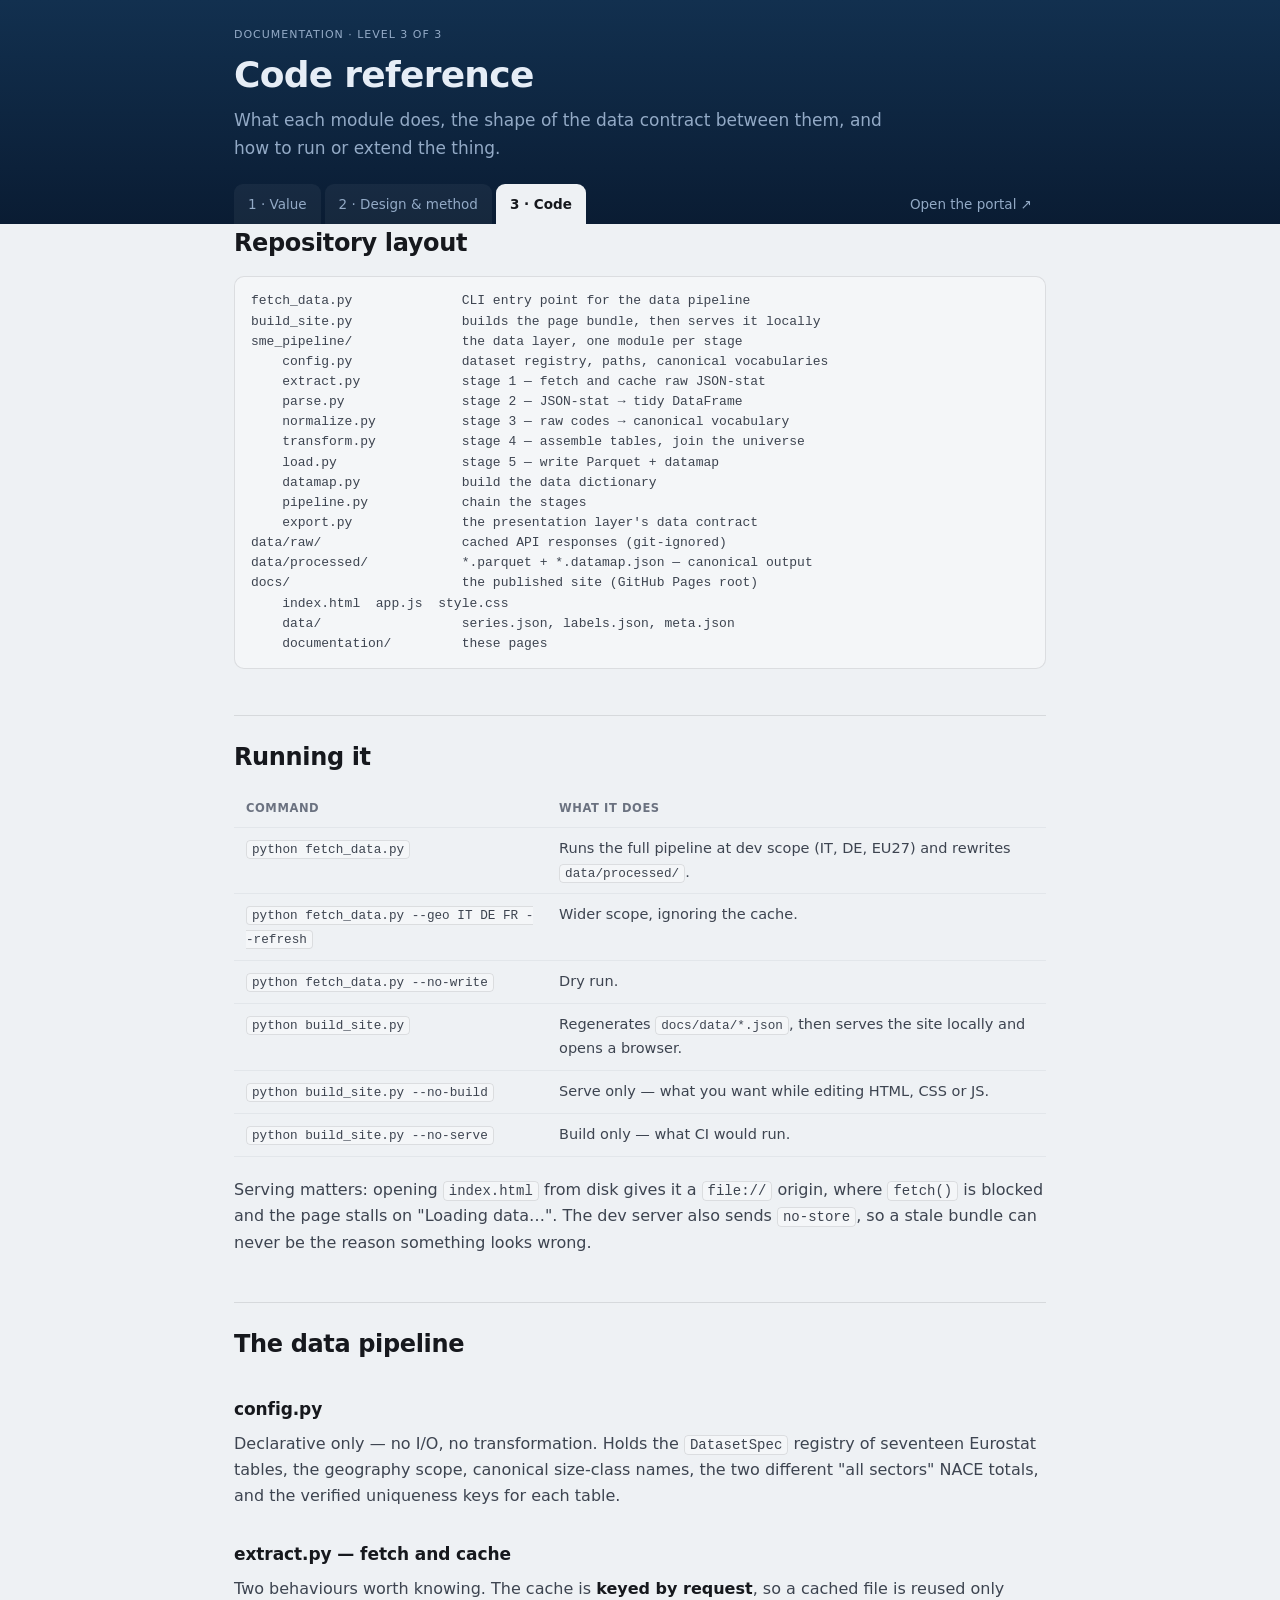
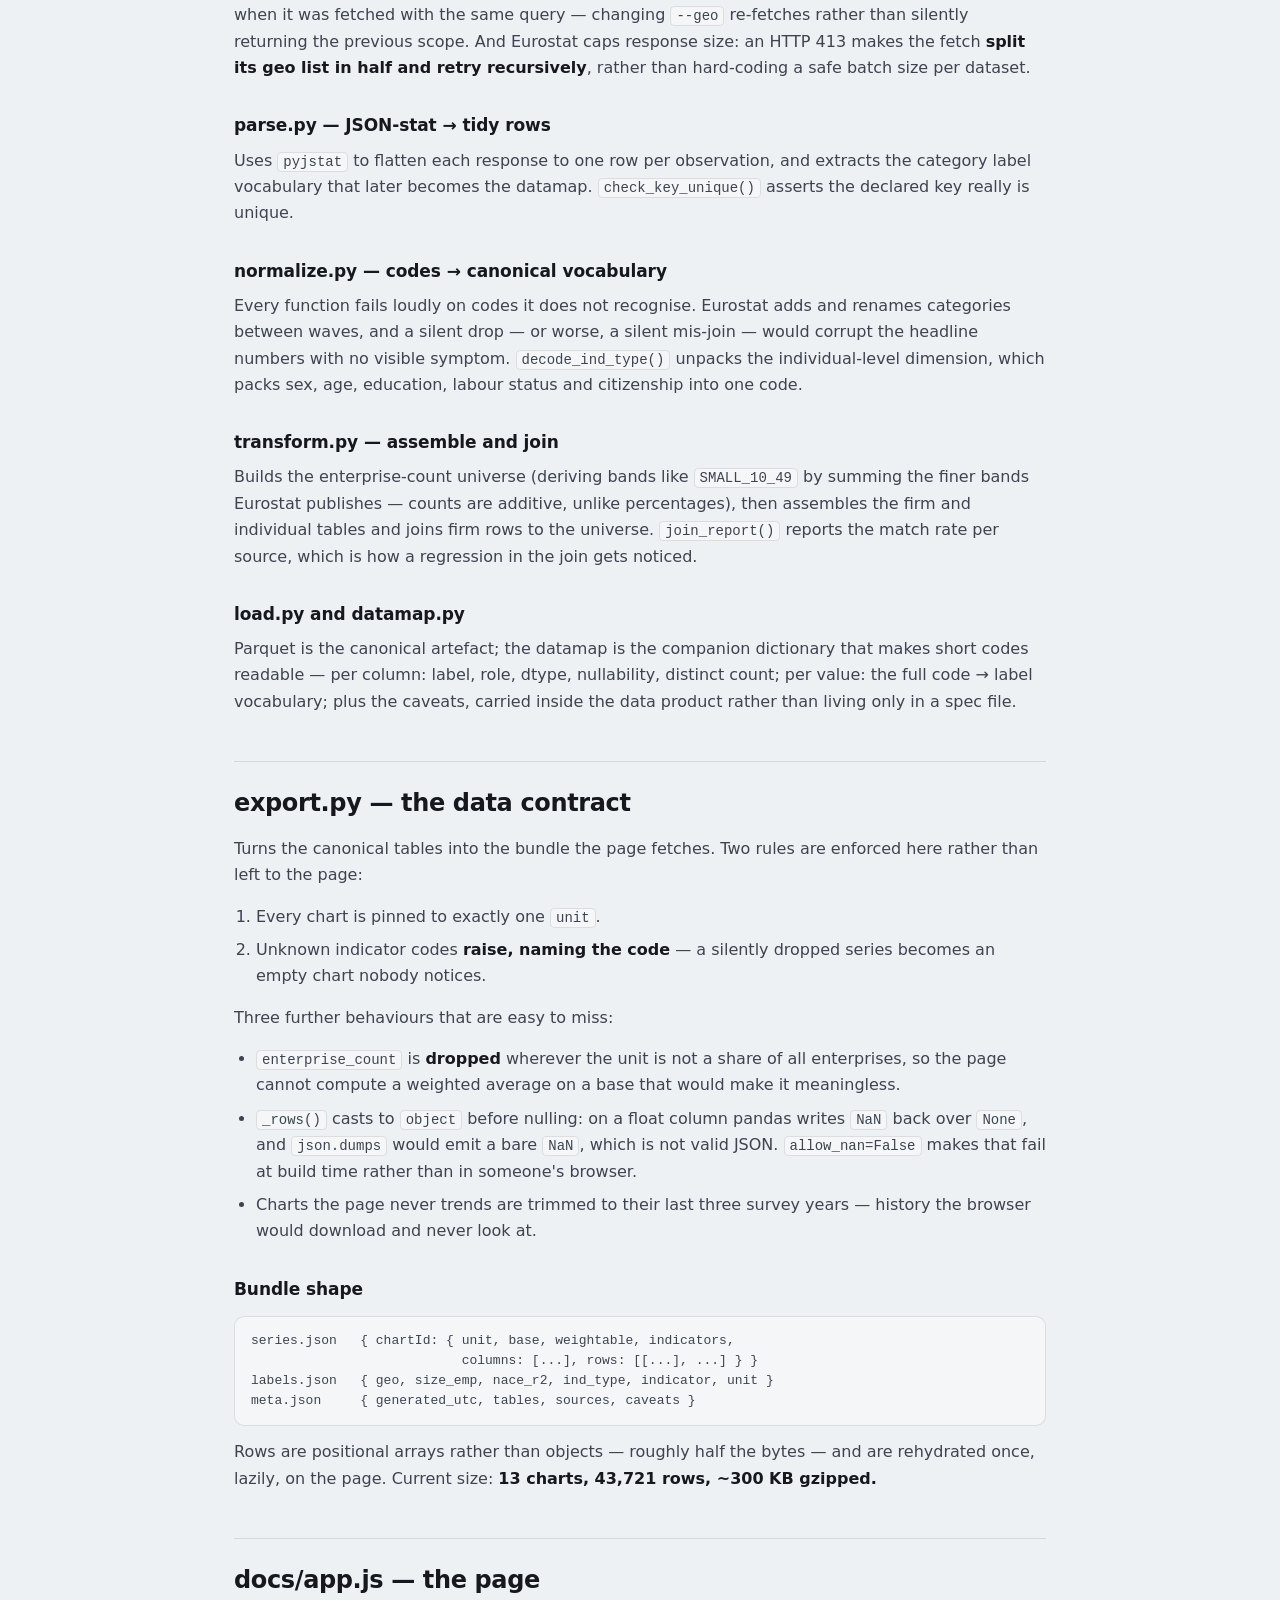
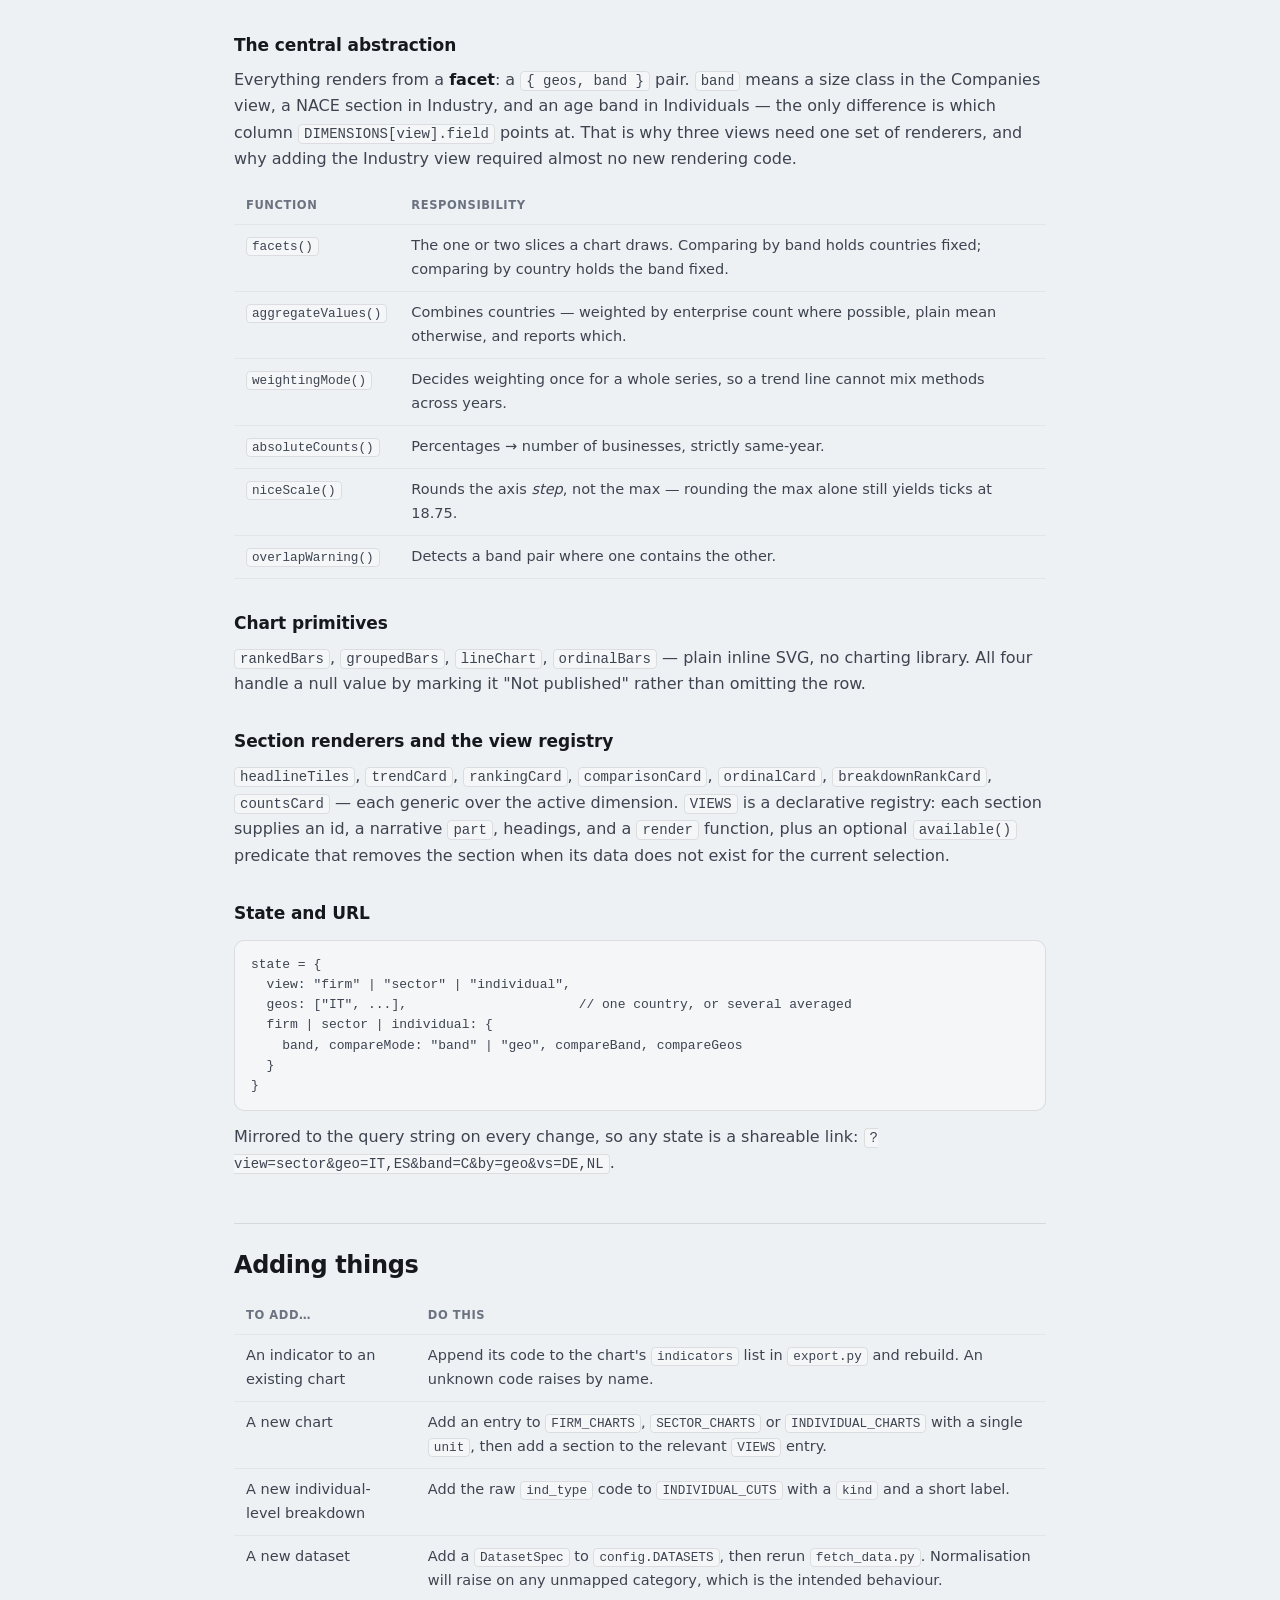
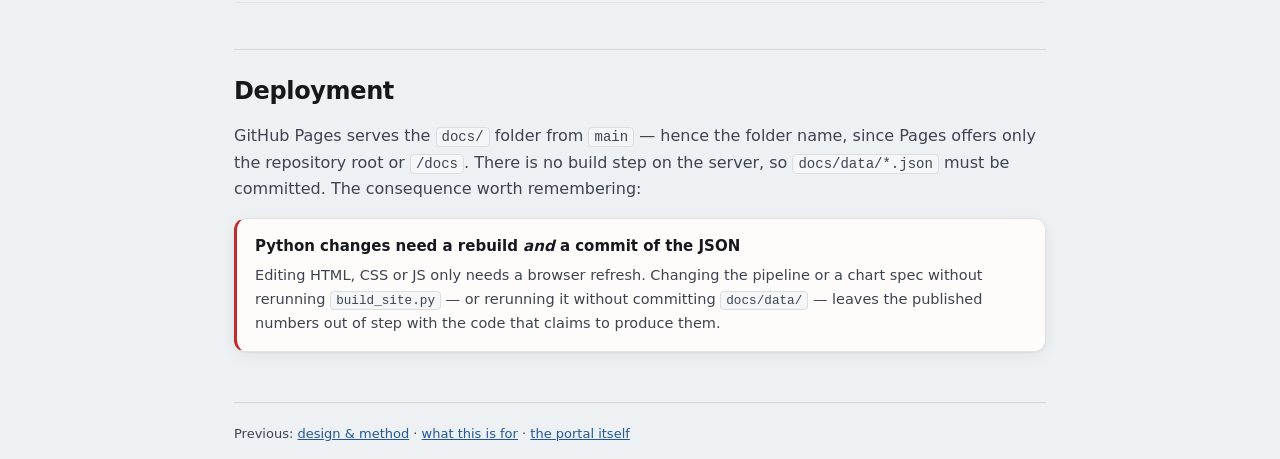
==== docs/documentation/code.html @ ac002420 "Add three-level documentation under docs/documentation Placed inside docs/ so GitHub Pages serves it" ====
<!doctype html>
<html lang="en">
<head>
<meta charset="utf-8">
<meta name="viewport" content="width=device-width, initial-scale=1">
<title>Code reference — SME Digital &amp; AI Readiness</title>
<meta name="description" content="Module-by-module reference for the SME Digital & AI Readiness pipeline, export and page.">
<link rel="stylesheet" href="doc.css">
</head>
<body>

<div class="top">
  <div class="wrap">
    <p class="eyebrow">Documentation · Level 3 of 3</p>
    <h1>Code reference</h1>
    <p class="lede">
      What each module does, the shape of the data contract between them, and how to
      run or extend the thing.
    </p>
    <nav class="docnav">
      <a href="index.html">1 · Value</a>
      <a href="design.html">2 · Design &amp; method</a>
      <a href="code.html" aria-current="page">3 · Code</a>
      <span class="spacer"></span>
      <a href="../" class="live">Open the portal ↗</a>
    </nav>
  </div>
</div>

<main class="wrap">

<h2>Repository layout</h2>

<pre><code>fetch_data.py              CLI entry point for the data pipeline
build_site.py              builds the page bundle, then serves it locally
sme_pipeline/              the data layer, one module per stage
    config.py              dataset registry, paths, canonical vocabularies
    extract.py             stage 1 — fetch and cache raw JSON-stat
    parse.py               stage 2 — JSON-stat → tidy DataFrame
    normalize.py           stage 3 — raw codes → canonical vocabulary
    transform.py           stage 4 — assemble tables, join the universe
    load.py                stage 5 — write Parquet + datamap
    datamap.py             build the data dictionary
    pipeline.py            chain the stages
    export.py              the presentation layer's data contract
data/raw/                  cached API responses (git-ignored)
data/processed/            *.parquet + *.datamap.json — canonical output
docs/                      the published site (GitHub Pages root)
    index.html  app.js  style.css
    data/                  series.json, labels.json, meta.json
    documentation/         these pages</code></pre>

<h2>Running it</h2>

<table>
  <thead><tr><th>Command</th><th>What it does</th></tr></thead>
  <tbody>
    <tr><td><code>python fetch_data.py</code></td><td>Runs the full pipeline at dev scope (IT, DE, EU27) and rewrites <code>data/processed/</code>.</td></tr>
    <tr><td><code>python fetch_data.py --geo IT DE FR --refresh</code></td><td>Wider scope, ignoring the cache.</td></tr>
    <tr><td><code>python fetch_data.py --no-write</code></td><td>Dry run.</td></tr>
    <tr><td><code>python build_site.py</code></td><td>Regenerates <code>docs/data/*.json</code>, then serves the site locally and opens a browser.</td></tr>
    <tr><td><code>python build_site.py --no-build</code></td><td>Serve only — what you want while editing HTML, CSS or JS.</td></tr>
    <tr><td><code>python build_site.py --no-serve</code></td><td>Build only — what CI would run.</td></tr>
  </tbody>
</table>

<p>
  Serving matters: opening <code>index.html</code> from disk gives it a
  <code>file://</code> origin, where <code>fetch()</code> is blocked and the page
  stalls on "Loading data…". The dev server also sends <code>no-store</code>, so a
  stale bundle can never be the reason something looks wrong.
</p>

<h2>The data pipeline</h2>

<h3>config.py</h3>
<p>
  Declarative only — no I/O, no transformation. Holds the <code>DatasetSpec</code>
  registry of seventeen Eurostat tables, the geography scope, canonical size-class
  names, the two different "all sectors" NACE totals, and the verified uniqueness
  keys for each table.
</p>

<h3>extract.py — fetch and cache</h3>
<p>
  Two behaviours worth knowing. The cache is <strong>keyed by request</strong>, so a
  cached file is reused only when it was fetched with the same query — changing
  <code>--geo</code> re-fetches rather than silently returning the previous scope.
  And Eurostat caps response size: an HTTP 413 makes the fetch <strong>split its geo
  list in half and retry recursively</strong>, rather than hard-coding a safe batch
  size per dataset.
</p>

<h3>parse.py — JSON-stat → tidy rows</h3>
<p>
  Uses <code>pyjstat</code> to flatten each response to one row per observation, and
  extracts the category label vocabulary that later becomes the datamap.
  <code>check_key_unique()</code> asserts the declared key really is unique.
</p>

<h3>normalize.py — codes → canonical vocabulary</h3>
<p>
  Every function fails loudly on codes it does not recognise. Eurostat adds and
  renames categories between waves, and a silent drop — or worse, a silent
  mis-join — would corrupt the headline numbers with no visible symptom.
  <code>decode_ind_type()</code> unpacks the individual-level dimension, which packs
  sex, age, education, labour status and citizenship into one code.
</p>

<h3>transform.py — assemble and join</h3>
<p>
  Builds the enterprise-count universe (deriving bands like <code>SMALL_10_49</code>
  by summing the finer bands Eurostat publishes — counts are additive, unlike
  percentages), then assembles the firm and individual tables and joins firm rows to
  the universe. <code>join_report()</code> reports the match rate per source, which
  is how a regression in the join gets noticed.
</p>

<h3>load.py and datamap.py</h3>
<p>
  Parquet is the canonical artefact; the datamap is the companion dictionary that
  makes short codes readable — per column: label, role, dtype, nullability, distinct
  count; per value: the full code → label vocabulary; plus the caveats, carried
  inside the data product rather than living only in a spec file.
</p>

<h2>export.py — the data contract</h2>

<p>
  Turns the canonical tables into the bundle the page fetches. Two rules are enforced
  here rather than left to the page:
</p>

<ol>
  <li>Every chart is pinned to exactly one <code>unit</code>.</li>
  <li>Unknown indicator codes <strong>raise, naming the code</strong> — a silently dropped series becomes an empty chart nobody notices.</li>
</ol>

<p>Three further behaviours that are easy to miss:</p>
<ul>
  <li><code>enterprise_count</code> is <strong>dropped</strong> wherever the unit is not a share of all enterprises, so the page cannot compute a weighted average on a base that would make it meaningless.</li>
  <li><code>_rows()</code> casts to <code>object</code> before nulling: on a float column pandas writes <code>NaN</code> back over <code>None</code>, and <code>json.dumps</code> would emit a bare <code>NaN</code>, which is not valid JSON. <code>allow_nan=False</code> makes that fail at build time rather than in someone's browser.</li>
  <li>Charts the page never trends are trimmed to their last three survey years — history the browser would download and never look at.</li>
</ul>

<h3>Bundle shape</h3>

<pre><code>series.json   { chartId: { unit, base, weightable, indicators,
                           columns: [...], rows: [[...], ...] } }
labels.json   { geo, size_emp, nace_r2, ind_type, indicator, unit }
meta.json     { generated_utc, tables, sources, caveats }</code></pre>

<p>
  Rows are positional arrays rather than objects — roughly half the bytes — and are
  rehydrated once, lazily, on the page. Current size:
  <strong>13 charts, 43,721 rows, ~300 KB gzipped.</strong>
</p>

<h2>docs/app.js — the page</h2>

<h3>The central abstraction</h3>
<p>
  Everything renders from a <strong>facet</strong>: a <code>{ geos, band }</code>
  pair. <code>band</code> means a size class in the Companies view, a NACE section in
  Industry, and an age band in Individuals — the only difference is which column
  <code>DIMENSIONS[view].field</code> points at. That is why three views need one set
  of renderers, and why adding the Industry view required almost no new rendering code.
</p>

<table>
  <thead><tr><th>Function</th><th>Responsibility</th></tr></thead>
  <tbody>
    <tr><td><code>facets()</code></td><td>The one or two slices a chart draws. Comparing by band holds countries fixed; comparing by country holds the band fixed.</td></tr>
    <tr><td><code>aggregateValues()</code></td><td>Combines countries — weighted by enterprise count where possible, plain mean otherwise, and reports which.</td></tr>
    <tr><td><code>weightingMode()</code></td><td>Decides weighting once for a whole series, so a trend line cannot mix methods across years.</td></tr>
    <tr><td><code>absoluteCounts()</code></td><td>Percentages → number of businesses, strictly same-year.</td></tr>
    <tr><td><code>niceScale()</code></td><td>Rounds the axis <em>step</em>, not the max — rounding the max alone still yields ticks at 18.75.</td></tr>
    <tr><td><code>overlapWarning()</code></td><td>Detects a band pair where one contains the other.</td></tr>
  </tbody>
</table>

<h3>Chart primitives</h3>
<p>
  <code>rankedBars</code>, <code>groupedBars</code>, <code>lineChart</code>,
  <code>ordinalBars</code> — plain inline SVG, no charting library. All four handle a
  null value by marking it "Not published" rather than omitting the row.
</p>

<h3>Section renderers and the view registry</h3>
<p>
  <code>headlineTiles</code>, <code>trendCard</code>, <code>rankingCard</code>,
  <code>comparisonCard</code>, <code>ordinalCard</code>, <code>breakdownRankCard</code>,
  <code>countsCard</code> — each generic over the active dimension. <code>VIEWS</code>
  is a declarative registry: each section supplies an id, a narrative
  <code>part</code>, headings, and a <code>render</code> function, plus an optional
  <code>available()</code> predicate that removes the section when its data does not
  exist for the current selection.
</p>

<h3>State and URL</h3>
<pre><code>state = {
  view: "firm" | "sector" | "individual",
  geos: ["IT", ...],                      // one country, or several averaged
  firm | sector | individual: {
    band, compareMode: "band" | "geo", compareBand, compareGeos
  }
}</code></pre>
<p>
  Mirrored to the query string on every change, so any state is a shareable link:
  <code>?view=sector&amp;geo=IT,ES&amp;band=C&amp;by=geo&amp;vs=DE,NL</code>.
</p>

<h2>Adding things</h2>

<table>
  <thead><tr><th>To add…</th><th>Do this</th></tr></thead>
  <tbody>
    <tr>
      <td>An indicator to an existing chart</td>
      <td>Append its code to the chart's <code>indicators</code> list in <code>export.py</code> and rebuild. An unknown code raises by name.</td>
    </tr>
    <tr>
      <td>A new chart</td>
      <td>Add an entry to <code>FIRM_CHARTS</code>, <code>SECTOR_CHARTS</code> or <code>INDIVIDUAL_CHARTS</code> with a single <code>unit</code>, then add a section to the relevant <code>VIEWS</code> entry.</td>
    </tr>
    <tr>
      <td>A new individual-level breakdown</td>
      <td>Add the raw <code>ind_type</code> code to <code>INDIVIDUAL_CUTS</code> with a <code>kind</code> and a short label.</td>
    </tr>
    <tr>
      <td>A new dataset</td>
      <td>Add a <code>DatasetSpec</code> to <code>config.DATASETS</code>, then rerun <code>fetch_data.py</code>. Normalisation will raise on any unmapped category, which is the intended behaviour.</td>
    </tr>
  </tbody>
</table>

<h2>Deployment</h2>

<p>
  GitHub Pages serves the <code>docs/</code> folder from <code>main</code> — hence the
  folder name, since Pages offers only the repository root or <code>/docs</code>.
  There is no build step on the server, so <code>docs/data/*.json</code> must be
  committed. The consequence worth remembering:
</p>

<div class="rule warn">
  <h4>Python changes need a rebuild <em>and</em> a commit of the JSON</h4>
  <p>
    Editing HTML, CSS or JS only needs a browser refresh. Changing the pipeline or a
    chart spec without rerunning <code>build_site.py</code> — or rerunning it without
    committing <code>docs/data/</code> — leaves the published numbers out of step
    with the code that claims to produce them.
  </p>
</div>

<footer>
  <p>
    Previous: <a href="design.html">design &amp; method</a> ·
    <a href="index.html">what this is for</a> ·
    <a href="../">the portal itself</a>
  </p>
</footer>

</main>
</body>
</html>
---- docs/documentation/doc.css ----
/* Documentation pages. Same validated palette as the portal (see the note at
   the top of ../style.css); only the layout differs — prose column instead of
   a rail-and-charts shell. */
:root {
  color-scheme: light;
  --plane:     #eef1f4;
  --surface:   #fdfcfb;
  --sunken:    #e5e9ee;
  --ink:       #16181d;
  --ink-2:     #3d4450;
  --ink-muted: #6b7280;
  --grid:      #e2e6ea;
  --axis:      #c8cfd6;
  --border:    rgba(22, 24, 29, 0.11);
  --shadow-1:  0 1px 2px rgba(20, 27, 37, 0.05), 0 4px 14px rgba(20, 27, 37, 0.06);
  --rail:      #0a1c33;
  --rail-raised: #12304f;
  --rail-ink:  #e6edf6;
  --rail-ink-2:#93aac6;
  --accent:    #215699;
  --accent-2:  #c02b2b;
  --code-bg:   #f4f6f8;
}

@media (prefers-color-scheme: dark) {
  :root:where(:not([data-theme="light"])) {
    color-scheme: dark;
    --plane: #0d1014; --surface: #15191f; --sunken: #10141a;
    --ink: #ffffff; --ink-2: #c2c9d2; --ink-muted: #8b93a0;
    --grid: #262c34; --axis: #333a44; --border: rgba(255,255,255,0.10);
    --shadow-1: 0 1px 2px rgba(0,0,0,0.44), 0 4px 14px rgba(0,0,0,0.36);
    --rail: #071523; --rail-raised: #0f2540;
    --accent: #5b93da; --accent-2: #e05c62; --code-bg: #10151c;
  }
}

* { box-sizing: border-box; }

body {
  margin: 0; background: var(--plane); color: var(--ink);
  font: 16px/1.65 system-ui, -apple-system, "Segoe UI", sans-serif;
  -webkit-font-smoothing: antialiased;
}

/* --- Masthead ----------------------------------------------------------- */

.top {
  background: linear-gradient(180deg, var(--rail-raised), var(--rail));
  color: var(--rail-ink); padding: 26px 0 0;
}
.wrap { max-width: 860px; margin: 0 auto; padding: 0 24px; }
.eyebrow {
  font-size: 11px; letter-spacing: 0.09em; text-transform: uppercase;
  color: var(--rail-ink-2); margin: 0 0 10px;
}
.top h1 { font-size: clamp(26px, 4vw, 36px); line-height: 1.15; margin: 0 0 10px; letter-spacing: -0.02em; }
.top .lede { color: var(--rail-ink-2); margin: 0 0 22px; max-width: 62ch; font-size: 17px; }

.docnav { display: flex; gap: 4px; flex-wrap: wrap; padding-bottom: 0; }
.docnav a {
  padding: 9px 14px; border-radius: 9px 9px 0 0; text-decoration: none;
  color: var(--rail-ink-2); font-size: 13.5px; background: rgba(255,255,255,0.05);
}
.docnav a:hover { color: var(--rail-ink); }
.docnav a[aria-current="page"] { background: var(--plane); color: var(--ink); font-weight: 600; }
.docnav .spacer { flex: 1 1 auto; }
.docnav a.live { background: none; color: var(--rail-ink-2); border-radius: 9px; }
.docnav a.live:hover { background: rgba(255,255,255,0.08); color: var(--rail-ink); }

/* --- Prose -------------------------------------------------------------- */

main { padding: 40px 0 90px; }
h2 {
  font-size: 24px; letter-spacing: -0.015em; margin: 46px 0 12px;
  padding-top: 22px; border-top: 1px solid var(--border);
}
h2:first-child { margin-top: 0; padding-top: 0; border-top: 0; }
h3 { font-size: 17px; margin: 30px 0 8px; letter-spacing: -0.005em; }
p { margin: 0 0 15px; color: var(--ink-2); }
p.intro { font-size: 17.5px; color: var(--ink); }
ul, ol { color: var(--ink-2); padding-left: 22px; margin: 0 0 15px; }
li { margin-bottom: 7px; }
a { color: var(--accent); }
strong { color: var(--ink); }

code {
  font-family: ui-monospace, "Cascadia Code", "SF Mono", Consolas, monospace;
  font-size: 0.875em; background: var(--code-bg); padding: 1px 5px;
  border-radius: 4px; border: 1px solid var(--border);
}
pre {
  background: var(--code-bg); border: 1px solid var(--border); border-radius: 10px;
  padding: 14px 16px; overflow-x: auto; font-size: 13px; line-height: 1.55;
  font-family: ui-monospace, "Cascadia Code", "SF Mono", Consolas, monospace;
  color: var(--ink-2);
}
pre code { background: none; border: 0; padding: 0; font-size: inherit; }

table {
  width: 100%; border-collapse: collapse; margin: 4px 0 20px; font-size: 14.5px;
  display: block; overflow-x: auto;
}
th, td { text-align: left; padding: 9px 12px; border-bottom: 1px solid var(--grid); vertical-align: top; }
th {
  color: var(--ink-muted); font-size: 11.5px; text-transform: uppercase;
  letter-spacing: 0.05em; font-weight: 600; white-space: nowrap;
}
td { color: var(--ink-2); }
td.num { text-align: right; font-variant-numeric: tabular-nums; white-space: nowrap; }

/* --- Devices ------------------------------------------------------------ */

.stats { display: grid; grid-template-columns: repeat(auto-fit, minmax(160px, 1fr)); gap: 12px; margin: 4px 0 24px; }
.stat {
  background: var(--surface); border: 1px solid var(--border); border-radius: 12px;
  padding: 16px 18px; box-shadow: var(--shadow-1);
}
.stat .n { font-size: 27px; letter-spacing: -0.02em; color: var(--accent); line-height: 1.1; }
.stat .n.alt { color: var(--accent-2); }
.stat .l { font-size: 12.5px; color: var(--ink-muted); margin-top: 5px; }

.rule {
  background: var(--surface); border: 1px solid var(--border);
  border-left: 3px solid var(--accent); border-radius: 12px;
  padding: 15px 18px; margin: 0 0 16px; box-shadow: var(--shadow-1);
}
.rule h4 { margin: 0 0 6px; font-size: 15px; }
.rule p { margin: 0; font-size: 14.5px; }
.rule.warn { border-left-color: var(--accent-2); }

footer {
  border-top: 1px solid var(--border); margin-top: 50px; padding: 20px 0 0;
  color: var(--ink-muted); font-size: 13px;
}
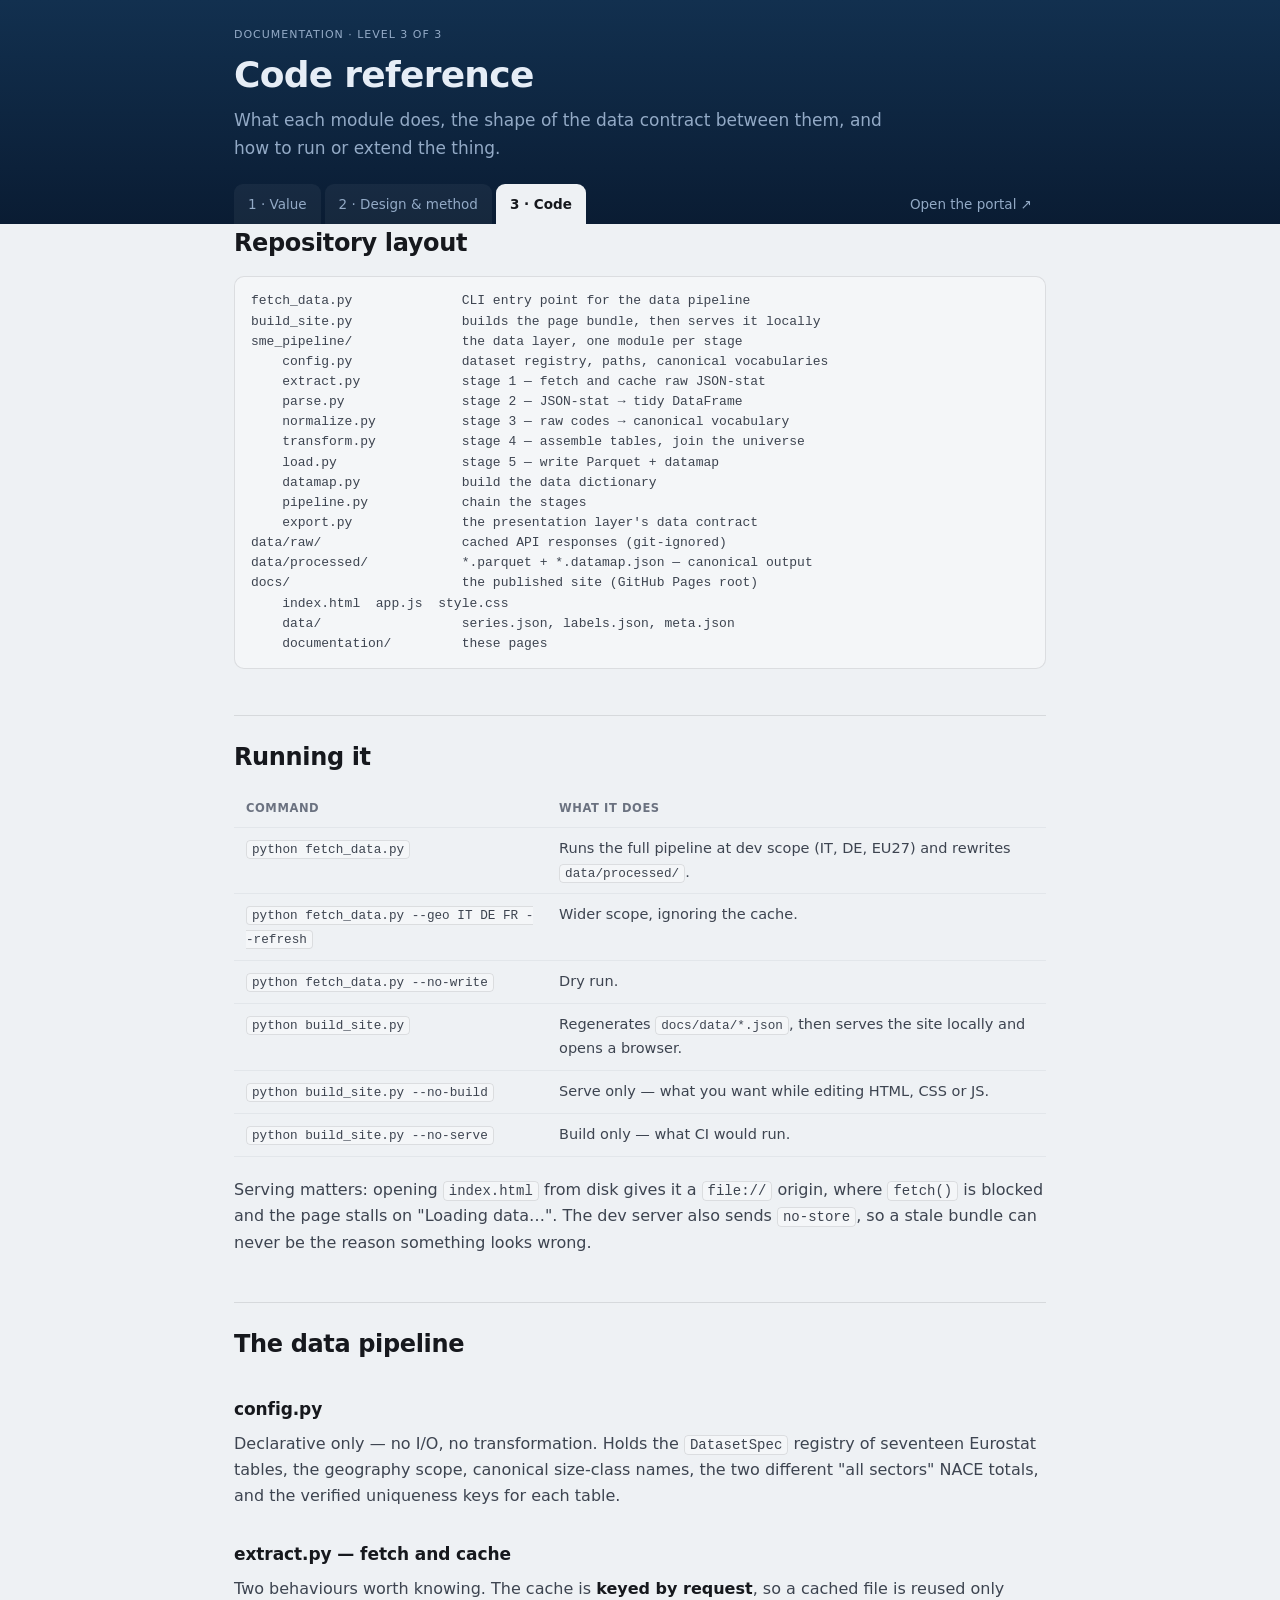
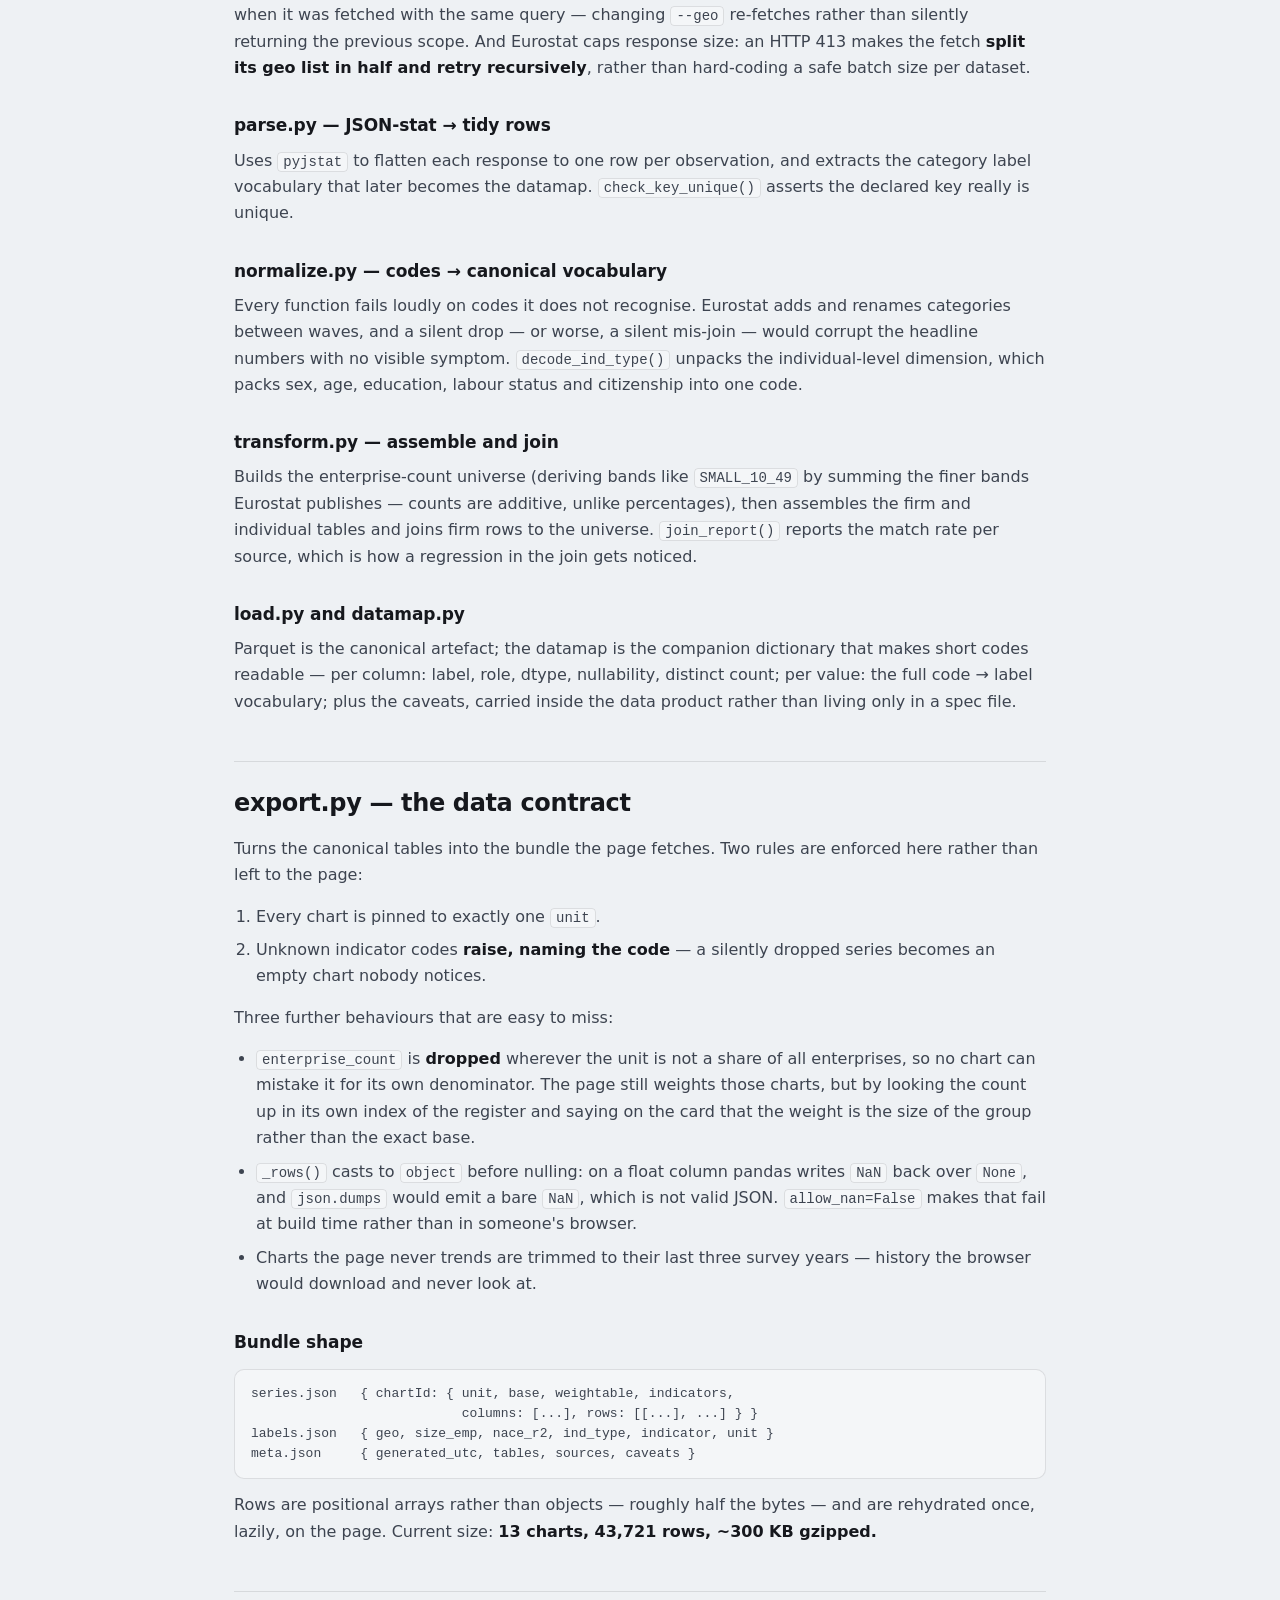
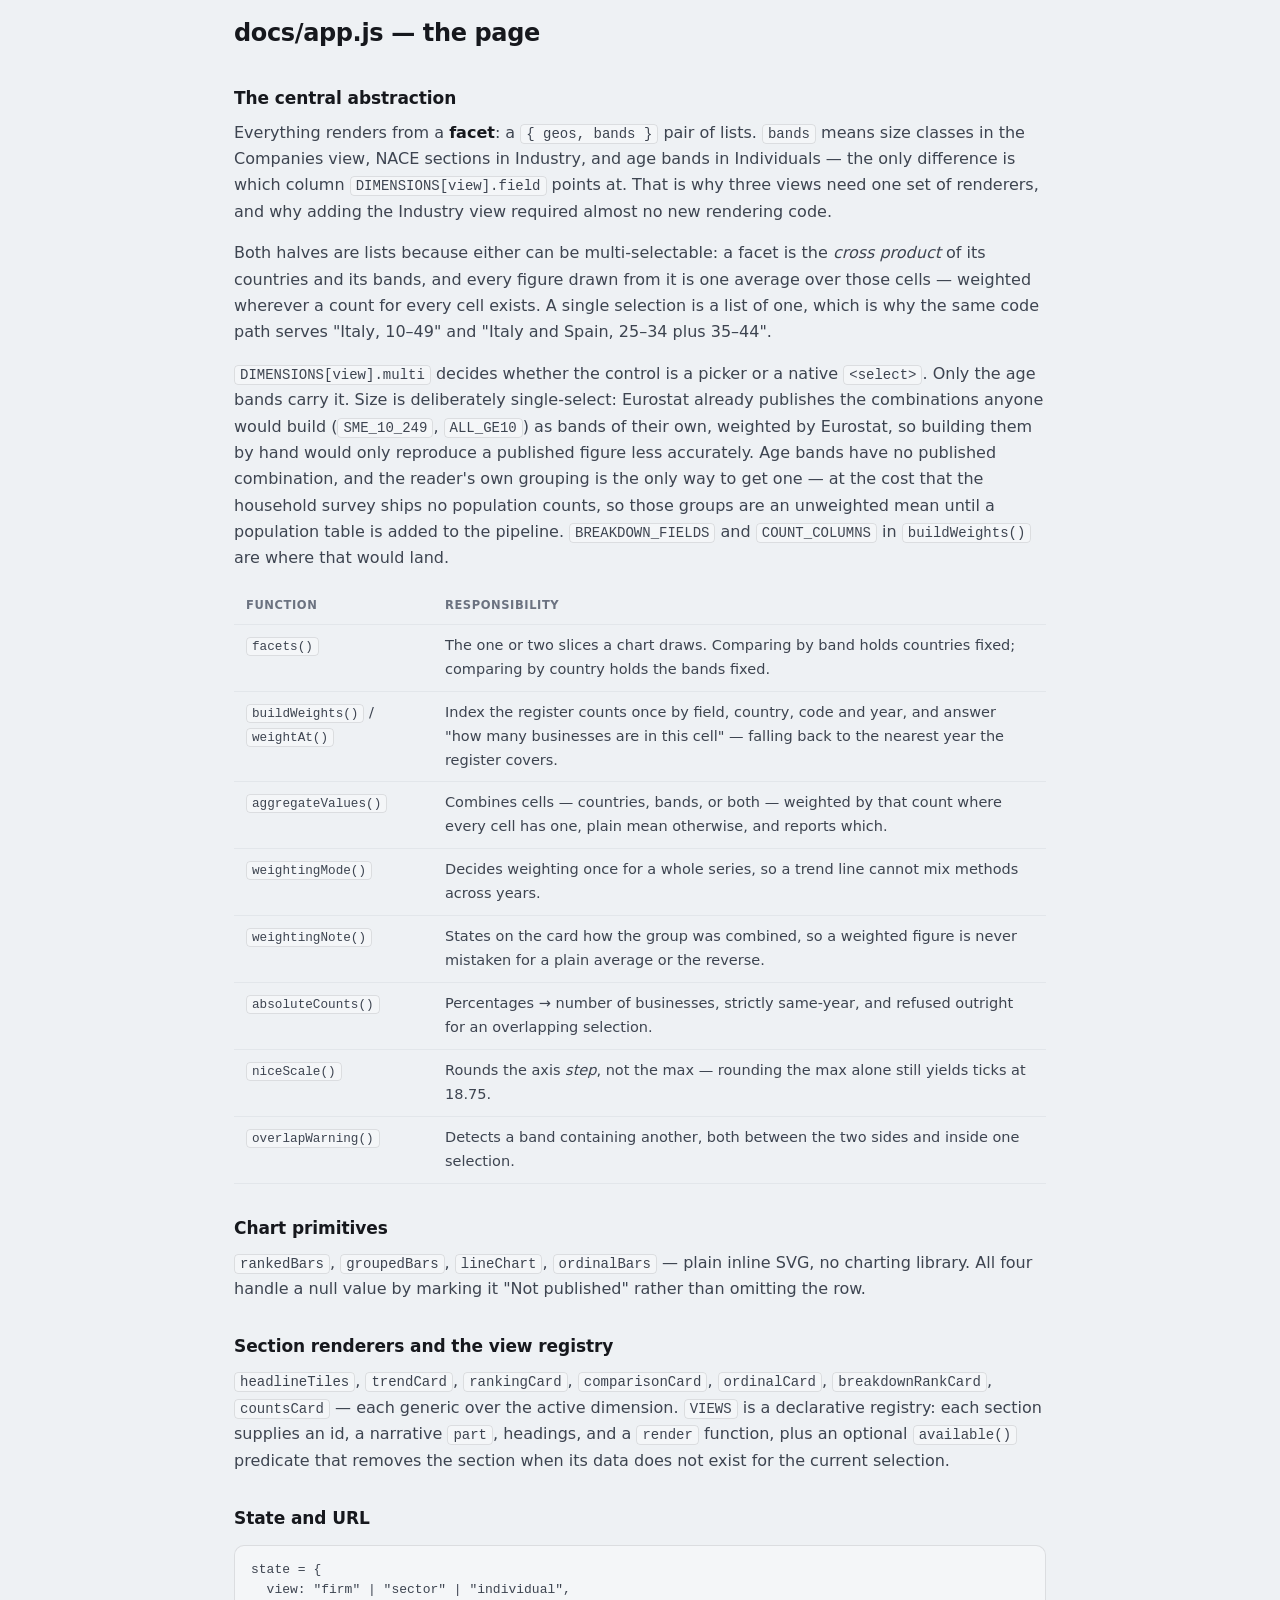
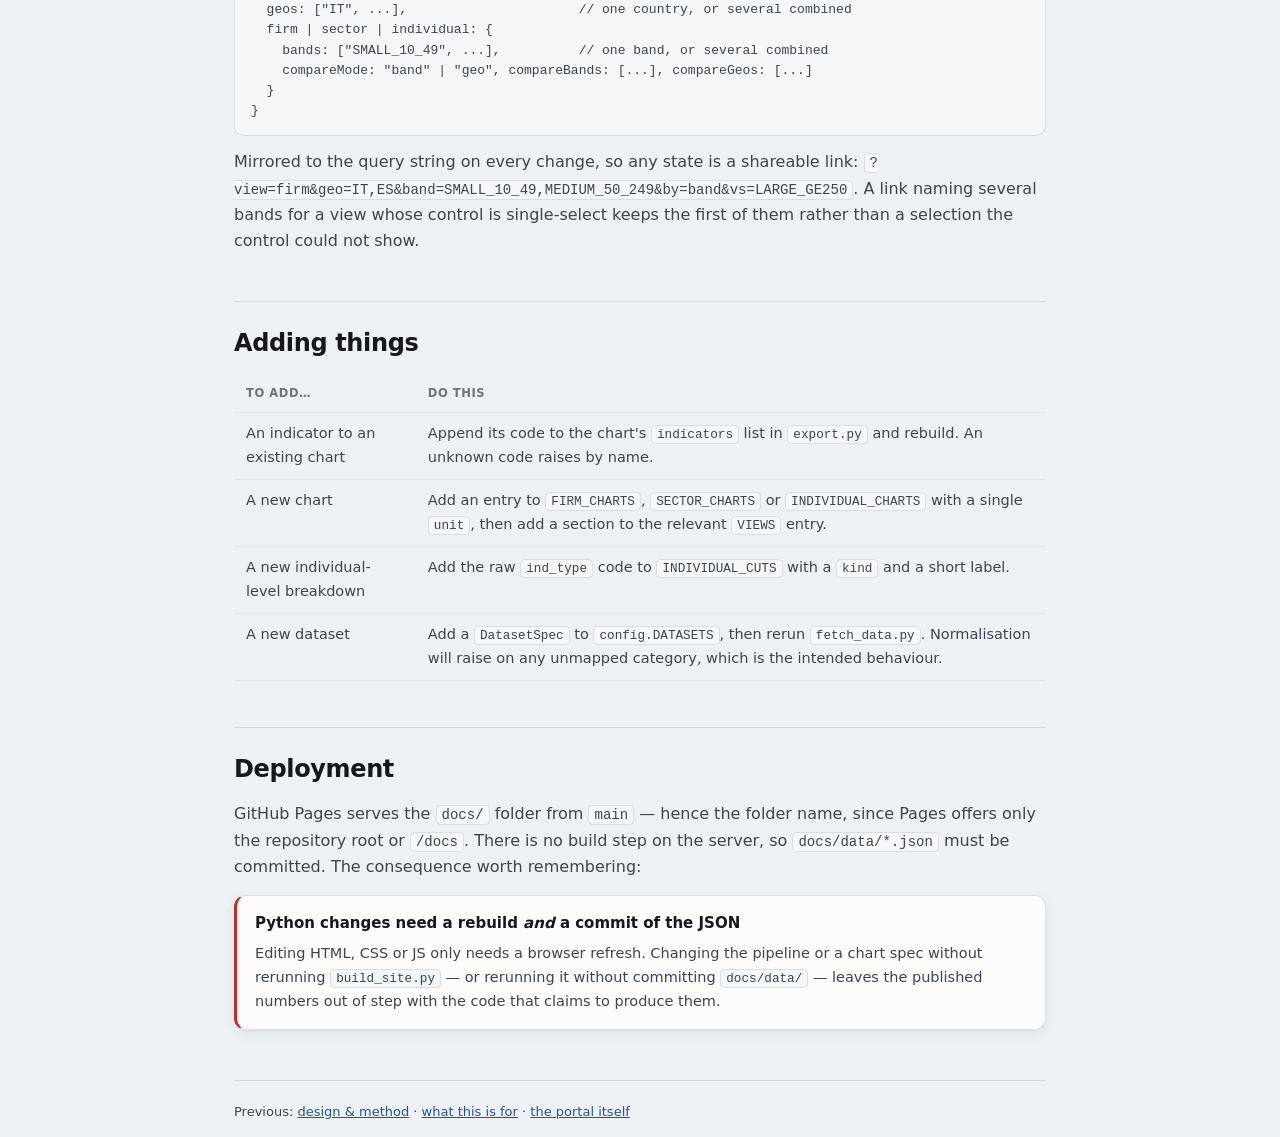
==== commit 1e169d3b: "Group several age bands into one selection, and read on a phone Two changes to the page, no change t" ====
--- a/docs/documentation/code.html
+++ b/docs/documentation/code.html
@@ -138,7 +138,7 @@
 
 <p>Three further behaviours that are easy to miss:</p>
 <ul>
-  <li><code>enterprise_count</code> is <strong>dropped</strong> wherever the unit is not a share of all enterprises, so the page cannot compute a weighted average on a base that would make it meaningless.</li>
+  <li><code>enterprise_count</code> is <strong>dropped</strong> wherever the unit is not a share of all enterprises, so no chart can mistake it for its own denominator. The page still weights those charts, but by looking the count up in its own index of the register and saying on the card that the weight is the size of the group rather than the exact base.</li>
   <li><code>_rows()</code> casts to <code>object</code> before nulling: on a float column pandas writes <code>NaN</code> back over <code>None</code>, and <code>json.dumps</code> would emit a bare <code>NaN</code>, which is not valid JSON. <code>allow_nan=False</code> makes that fail at build time rather than in someone's browser.</li>
   <li>Charts the page never trends are trimmed to their last three survey years — history the browser would download and never look at.</li>
 </ul>
@@ -160,22 +160,44 @@
 
 <h3>The central abstraction</h3>
 <p>
-  Everything renders from a <strong>facet</strong>: a <code>{ geos, band }</code>
-  pair. <code>band</code> means a size class in the Companies view, a NACE section in
-  Industry, and an age band in Individuals — the only difference is which column
-  <code>DIMENSIONS[view].field</code> points at. That is why three views need one set
-  of renderers, and why adding the Industry view required almost no new rendering code.
+  Everything renders from a <strong>facet</strong>: a <code>{ geos, bands }</code>
+  pair of lists. <code>bands</code> means size classes in the Companies view, NACE
+  sections in Industry, and age bands in Individuals — the only difference is which
+  column <code>DIMENSIONS[view].field</code> points at. That is why three views need one
+  set of renderers, and why adding the Industry view required almost no new rendering
+  code.
+</p>
+<p>
+  Both halves are lists because either can be multi-selectable: a facet is the
+  <em>cross product</em> of its countries and its bands, and every figure drawn from it
+  is one average over those cells — weighted wherever a count for every cell exists. A
+  single selection is a list of one, which is why the same code path serves "Italy,
+  10–49" and "Italy and Spain, 25–34 plus 35–44".
+</p>
+<p>
+  <code>DIMENSIONS[view].multi</code> decides whether the control is a picker or a
+  native <code>&lt;select&gt;</code>. Only the age bands carry it. Size is deliberately
+  single-select: Eurostat already publishes the combinations anyone would build
+  (<code>SME_10_249</code>, <code>ALL_GE10</code>) as bands of their own, weighted by
+  Eurostat, so building them by hand would only reproduce a published figure less
+  accurately. Age bands have no published combination, and the reader's own grouping is
+  the only way to get one — at the cost that the household survey ships no population
+  counts, so those groups are an unweighted mean until a population table is added to
+  the pipeline. <code>BREAKDOWN_FIELDS</code> and <code>COUNT_COLUMNS</code> in
+  <code>buildWeights()</code> are where that would land.
 </p>
 
 <table>
   <thead><tr><th>Function</th><th>Responsibility</th></tr></thead>
   <tbody>
-    <tr><td><code>facets()</code></td><td>The one or two slices a chart draws. Comparing by band holds countries fixed; comparing by country holds the band fixed.</td></tr>
-    <tr><td><code>aggregateValues()</code></td><td>Combines countries — weighted by enterprise count where possible, plain mean otherwise, and reports which.</td></tr>
+    <tr><td><code>facets()</code></td><td>The one or two slices a chart draws. Comparing by band holds countries fixed; comparing by country holds the bands fixed.</td></tr>
+    <tr><td><code>buildWeights()</code> / <code>weightAt()</code></td><td>Index the register counts once by field, country, code and year, and answer "how many businesses are in this cell" — falling back to the nearest year the register covers.</td></tr>
+    <tr><td><code>aggregateValues()</code></td><td>Combines cells — countries, bands, or both — weighted by that count where every cell has one, plain mean otherwise, and reports which.</td></tr>
     <tr><td><code>weightingMode()</code></td><td>Decides weighting once for a whole series, so a trend line cannot mix methods across years.</td></tr>
-    <tr><td><code>absoluteCounts()</code></td><td>Percentages → number of businesses, strictly same-year.</td></tr>
+    <tr><td><code>weightingNote()</code></td><td>States on the card how the group was combined, so a weighted figure is never mistaken for a plain average or the reverse.</td></tr>
+    <tr><td><code>absoluteCounts()</code></td><td>Percentages → number of businesses, strictly same-year, and refused outright for an overlapping selection.</td></tr>
     <tr><td><code>niceScale()</code></td><td>Rounds the axis <em>step</em>, not the max — rounding the max alone still yields ticks at 18.75.</td></tr>
-    <tr><td><code>overlapWarning()</code></td><td>Detects a band pair where one contains the other.</td></tr>
+    <tr><td><code>overlapWarning()</code></td><td>Detects a band containing another, both between the two sides and inside one selection.</td></tr>
   </tbody>
 </table>
 
@@ -200,14 +222,17 @@
 <h3>State and URL</h3>
 <pre><code>state = {
   view: "firm" | "sector" | "individual",
-  geos: ["IT", ...],                      // one country, or several averaged
+  geos: ["IT", ...],                      // one country, or several combined
   firm | sector | individual: {
-    band, compareMode: "band" | "geo", compareBand, compareGeos
+    bands: ["SMALL_10_49", ...],          // one band, or several combined
+    compareMode: "band" | "geo", compareBands: [...], compareGeos: [...]
   }
 }</code></pre>
 <p>
   Mirrored to the query string on every change, so any state is a shareable link:
-  <code>?view=sector&amp;geo=IT,ES&amp;band=C&amp;by=geo&amp;vs=DE,NL</code>.
+  <code>?view=firm&amp;geo=IT,ES&amp;band=SMALL_10_49,MEDIUM_50_249&amp;by=band&amp;vs=LARGE_GE250</code>.
+  A link naming several bands for a view whose control is single-select keeps the first
+  of them rather than a selection the control could not show.
 </p>
 
 <h2>Adding things</h2>
